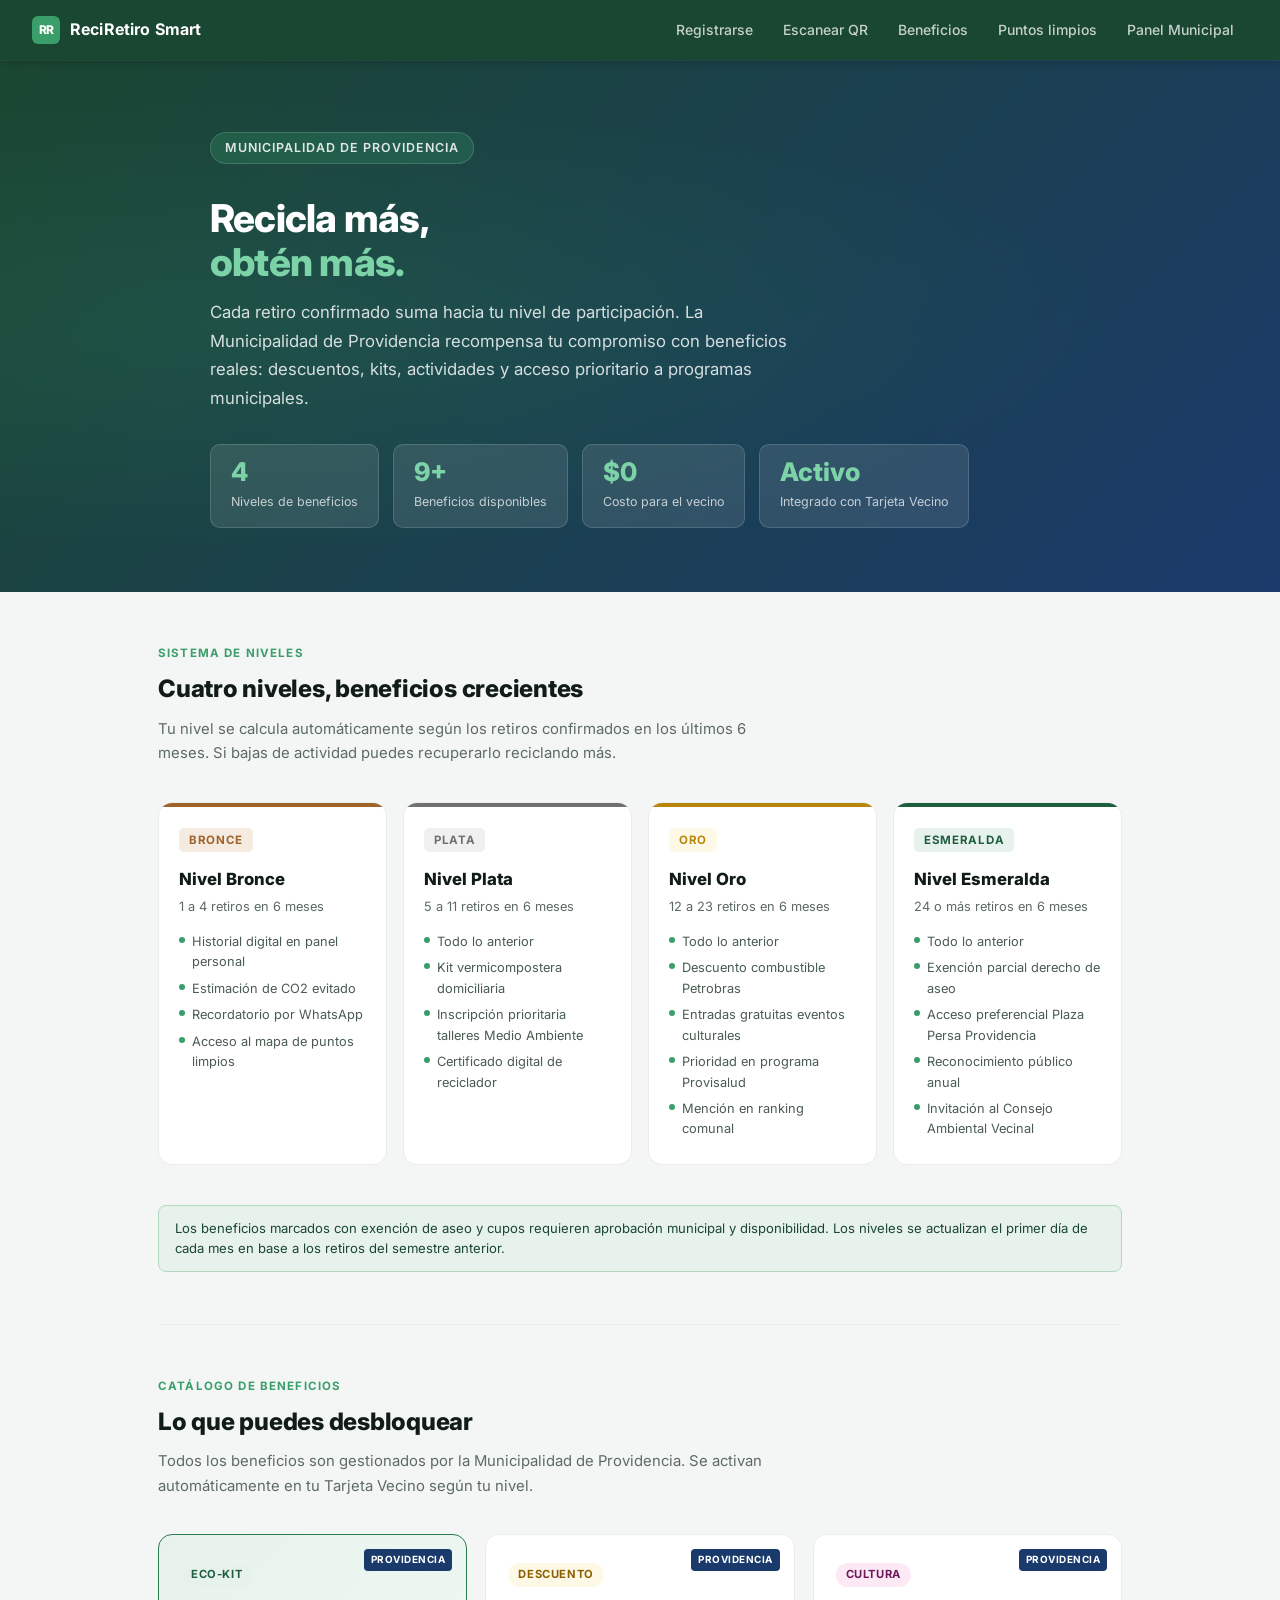
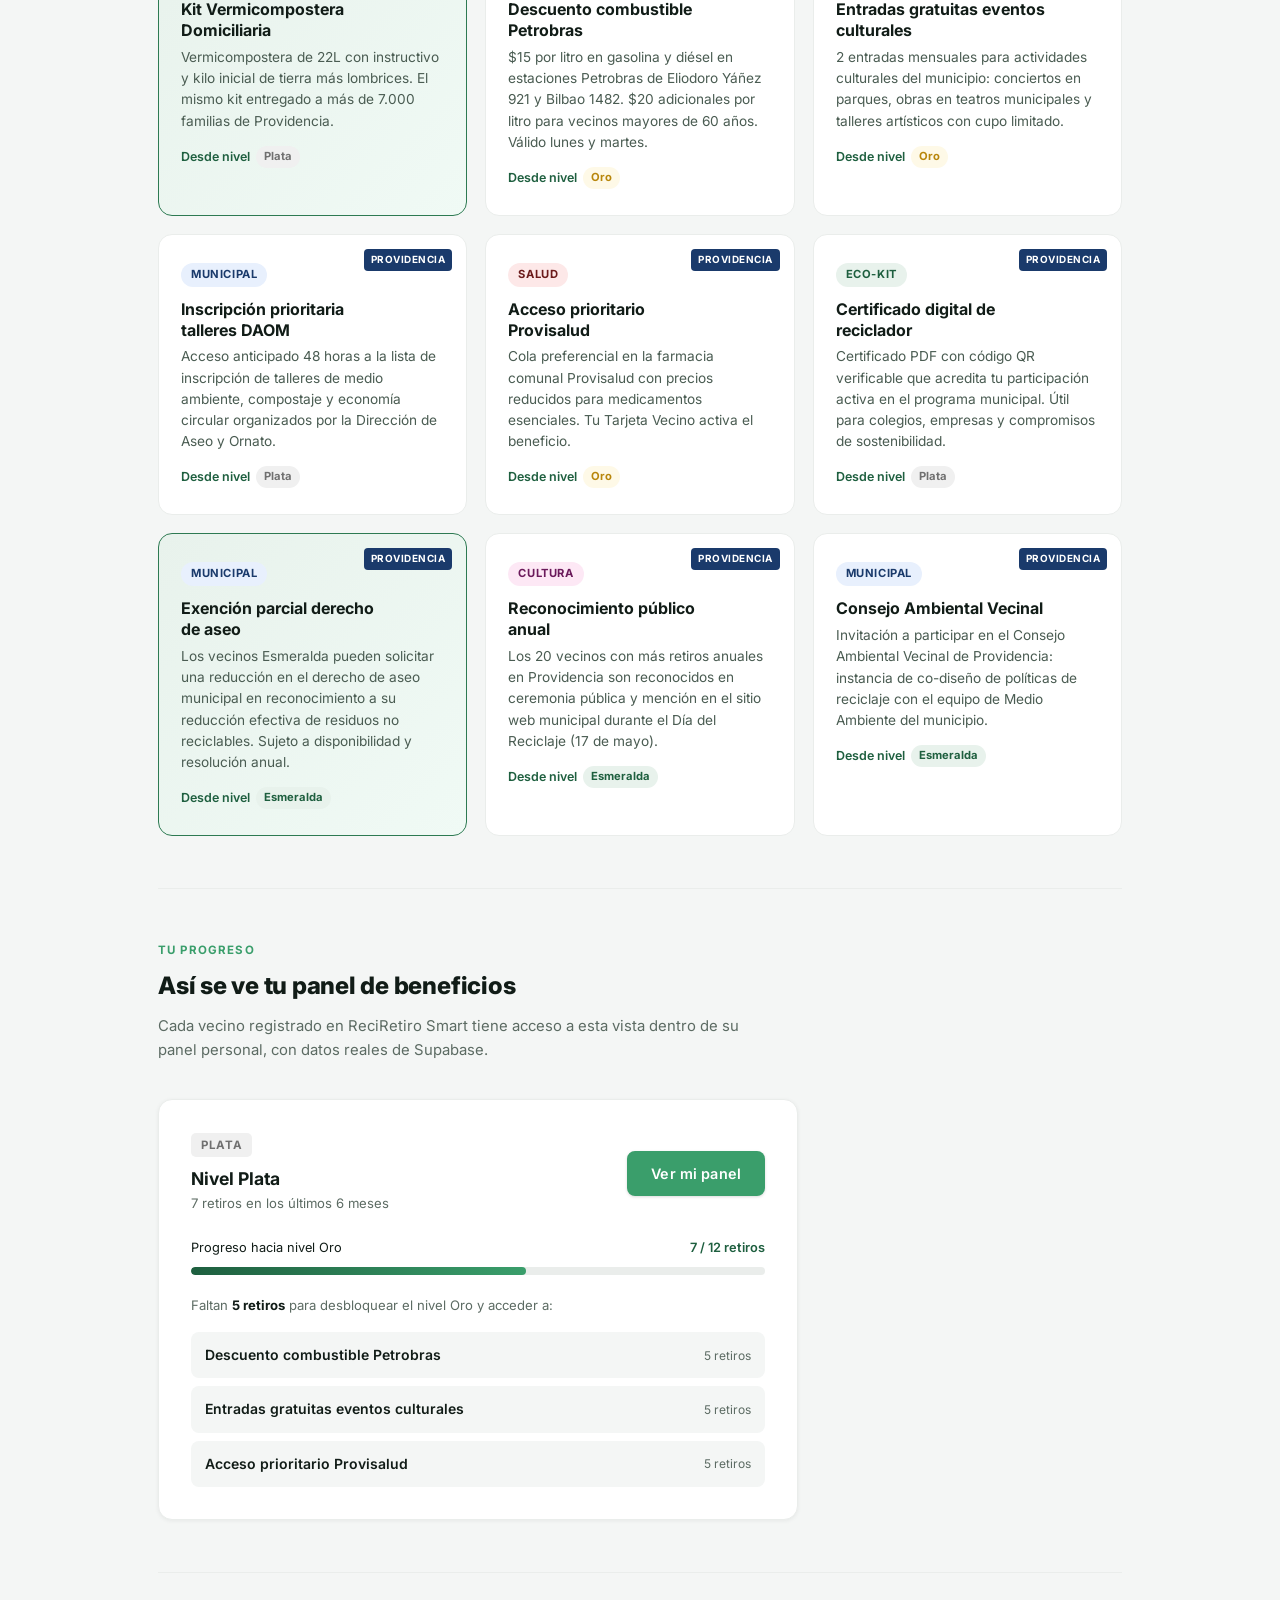
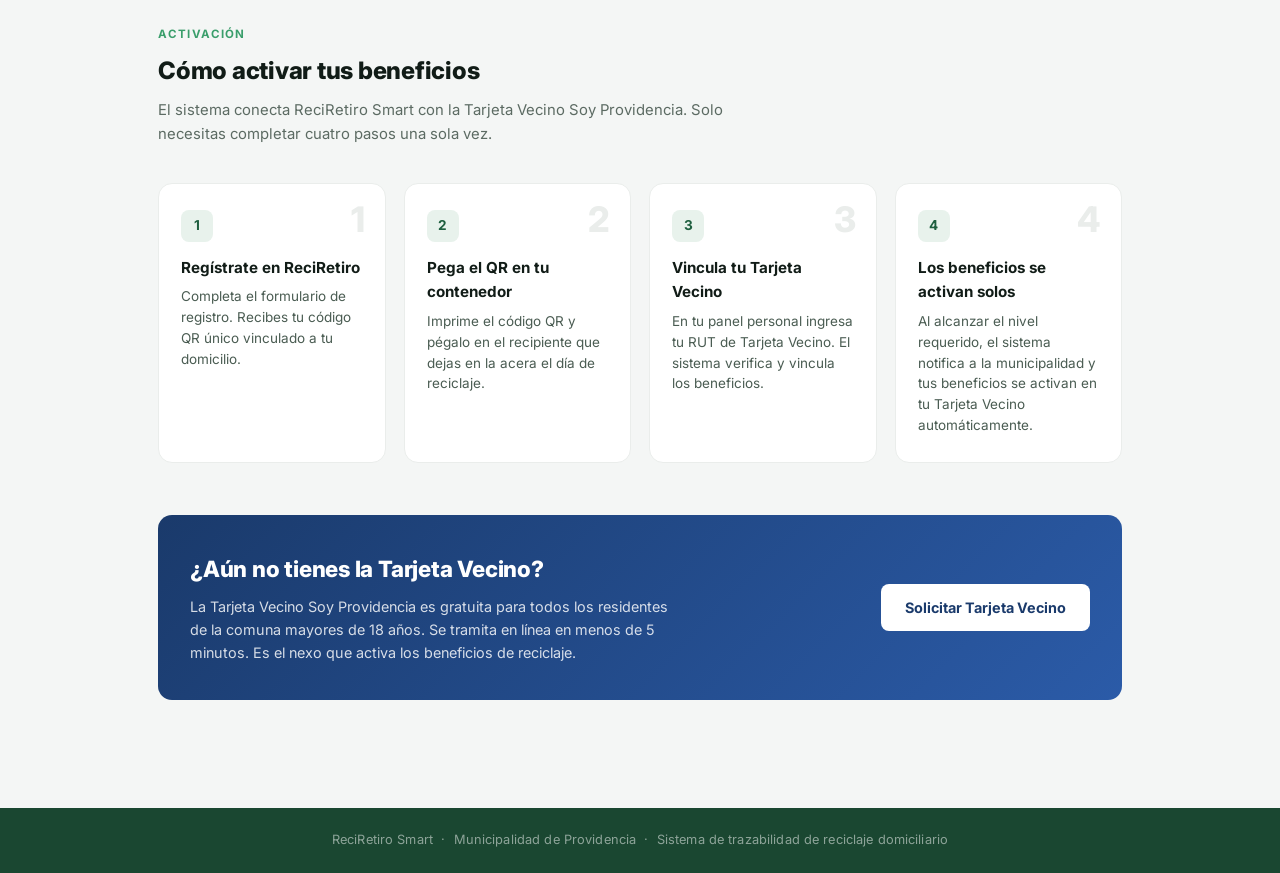
==== beneficios.html @ 8e268349 "Agrega modulo de beneficios: niveles, panel vecino, KPIs dashboard, Tarjeta Vecino, notificaciones W" ====
<!DOCTYPE html>
<html lang="es">
<head>
  <meta charset="UTF-8">
  <meta name="viewport" content="width=device-width, initial-scale=1.0">
  <title>Beneficios — ReciRetiro Smart</title>
  <link rel="stylesheet" href="styles.css">
  <link href="https://fonts.googleapis.com/css2?family=Inter:wght@400;500;600;700;800&display=swap" rel="stylesheet">
  <style>
    :root {
      --bronce: #a0632a;
      --plata:  #707070;
      --oro:    #b8860b;
      --esmeralda: var(--green);
    }

    .beneficios-hero {
      background: linear-gradient(135deg, var(--green-dark) 0%, #1a3a6b 100%);
      color: white;
      padding: 72px 28px 64px;
      position: relative;
      overflow: hidden;
    }

    .beneficios-hero::before {
      content: '';
      position: absolute;
      inset: 0;
      background: radial-gradient(ellipse at 20% 50%, rgba(58,158,107,0.15) 0%, transparent 60%);
      pointer-events: none;
    }

    .beneficios-hero-inner {
      max-width: 860px;
      margin: 0 auto;
      position: relative;
      z-index: 1;
    }

    .beneficios-hero h1 {
      font-size: 2.4rem;
      font-weight: 800;
      line-height: 1.15;
      letter-spacing: -0.02em;
      margin-bottom: 14px;
    }

    .beneficios-hero h1 span {
      color: #7dd3a8;
    }

    .beneficios-hero p {
      font-size: 1.05rem;
      opacity: 0.82;
      max-width: 580px;
      margin-bottom: 32px;
      line-height: 1.7;
    }

    .hero-stats-row {
      display: flex;
      flex-wrap: wrap;
      gap: 14px;
    }

    .hero-stat-pill {
      background: rgba(255,255,255,0.1);
      border: 1px solid rgba(255,255,255,0.15);
      border-radius: 10px;
      padding: 14px 20px;
      min-width: 130px;
    }

    .hero-stat-pill strong {
      display: block;
      font-size: 1.6rem;
      font-weight: 800;
      color: #7dd3a8;
      line-height: 1;
      margin-bottom: 4px;
    }

    .hero-stat-pill span {
      font-size: 0.78rem;
      opacity: 0.72;
    }

    /* NIVELES */
    .niveles-grid {
      display: grid;
      grid-template-columns: repeat(auto-fit, minmax(210px, 1fr));
      gap: 16px;
      margin-bottom: 40px;
    }

    .nivel-card {
      background: white;
      border: 1.5px solid var(--gray-light);
      border-radius: var(--radius-lg);
      padding: 24px 20px;
      position: relative;
      overflow: hidden;
      transition: transform 0.2s, box-shadow 0.2s;
    }

    .nivel-card:hover {
      transform: translateY(-3px);
      box-shadow: var(--shadow-md);
    }

    .nivel-card::before {
      content: '';
      position: absolute;
      top: 0; left: 0; right: 0;
      height: 4px;
      border-radius: var(--radius-lg) var(--radius-lg) 0 0;
    }

    .nivel-card.bronce::before { background: var(--bronce); }
    .nivel-card.plata::before  { background: var(--plata); }
    .nivel-card.oro::before    { background: var(--oro); }
    .nivel-card.esmeralda::before { background: var(--green); }

    .nivel-tag {
      display: inline-block;
      padding: 3px 10px;
      border-radius: 5px;
      font-size: 0.72rem;
      font-weight: 700;
      letter-spacing: 0.06em;
      text-transform: uppercase;
      margin-bottom: 14px;
    }

    .nivel-tag.bronce   { background: #f5ebe0; color: var(--bronce); }
    .nivel-tag.plata    { background: #f0f0f0; color: var(--plata); }
    .nivel-tag.oro      { background: #fef9e7; color: var(--oro); }
    .nivel-tag.esmeralda { background: var(--green-light); color: var(--green); }

    .nivel-nombre {
      font-weight: 800;
      font-size: 1.05rem;
      margin-bottom: 4px;
    }

    .nivel-retiros {
      font-size: 0.8rem;
      color: var(--gray-dark);
      margin-bottom: 14px;
    }

    .nivel-lista {
      list-style: none;
      display: flex;
      flex-direction: column;
      gap: 6px;
    }

    .nivel-lista li {
      font-size: 0.8rem;
      color: var(--text-soft);
      display: flex;
      align-items: flex-start;
      gap: 7px;
    }

    .nivel-lista li::before {
      content: '';
      width: 6px;
      height: 6px;
      background: var(--accent);
      border-radius: 50%;
      flex-shrink: 0;
      margin-top: 5px;
    }

    /* BENEFICIOS GRID */
    .beneficios-grid {
      display: grid;
      grid-template-columns: repeat(auto-fill, minmax(280px, 1fr));
      gap: 18px;
    }

    .beneficio-card {
      background: white;
      border: 1.5px solid var(--gray-light);
      border-radius: var(--radius-lg);
      padding: 26px 22px;
      position: relative;
      transition: transform 0.2s, box-shadow 0.2s, border-color 0.2s;
    }

    .beneficio-card:hover {
      transform: translateY(-4px);
      box-shadow: var(--shadow-md);
      border-color: var(--accent);
    }

    .beneficio-card.destacado {
      background: linear-gradient(135deg, var(--green-light) 0%, #f0faf5 100%);
      border-color: var(--green-mid);
    }

    .beneficio-tag-provi {
      position: absolute;
      top: 14px;
      right: 14px;
      font-size: 0.62rem;
      font-weight: 700;
      text-transform: uppercase;
      letter-spacing: 0.5px;
      background: #1a3a6b;
      color: white;
      border-radius: 4px;
      padding: 3px 7px;
    }

    .beneficio-cat {
      display: inline-flex;
      align-items: center;
      font-size: 0.7rem;
      font-weight: 700;
      letter-spacing: 0.6px;
      text-transform: uppercase;
      padding: 3px 10px;
      border-radius: 20px;
      margin-bottom: 12px;
    }

    .cat-municipal  { background: #e8f0fd; color: #1a3a6b; }
    .cat-descuento  { background: #fef9e7; color: #8a6000; }
    .cat-ecokit     { background: var(--green-light); color: var(--green); }
    .cat-cultura    { background: #fde8f5; color: #6b1a5b; }
    .cat-salud      { background: #fde8e8; color: #6b1a1a; }

    .beneficio-nombre {
      font-weight: 700;
      font-size: 1rem;
      margin-bottom: 6px;
      line-height: 1.3;
      padding-right: 50px;
    }

    .beneficio-desc {
      font-size: 0.855rem;
      color: var(--text-soft);
      margin-bottom: 14px;
      line-height: 1.55;
    }

    .beneficio-desde {
      font-size: 0.78rem;
      color: var(--green);
      font-weight: 600;
      display: flex;
      align-items: center;
      gap: 6px;
    }

    .nivel-pill {
      background: var(--green-light);
      border-radius: 20px;
      padding: 2px 8px;
      font-size: 0.7rem;
      font-weight: 700;
    }

    .nivel-pill.bronce  { background: #f5ebe0; color: var(--bronce); }
    .nivel-pill.plata   { background: #f0f0f0; color: var(--plata); }
    .nivel-pill.oro     { background: #fef9e7; color: var(--oro); }
    .nivel-pill.esmeralda { background: var(--green-light); color: var(--green); }

    /* PROGRESO */
    .progreso-panel {
      background: white;
      border: 1.5px solid var(--gray-light);
      border-radius: var(--radius-lg);
      padding: 32px;
      max-width: 640px;
      box-shadow: var(--shadow-sm);
    }

    .progreso-header {
      display: flex;
      align-items: center;
      justify-content: space-between;
      margin-bottom: 24px;
      flex-wrap: wrap;
      gap: 12px;
    }

    .progreso-nivel-info h3 {
      font-weight: 700;
      font-size: 1.1rem;
    }

    .progreso-nivel-info p {
      font-size: 0.82rem;
      color: var(--gray-dark);
    }

    .barra-progreso-label {
      display: flex;
      justify-content: space-between;
      font-size: 0.8rem;
      margin-bottom: 8px;
    }

    .barra-progreso-label span:last-child {
      font-weight: 600;
      color: var(--green);
    }

    .barra-track {
      background: var(--gray-light);
      border-radius: 100px;
      height: 8px;
      overflow: hidden;
      margin-bottom: 20px;
    }

    .barra-fill {
      height: 100%;
      border-radius: 100px;
      background: linear-gradient(90deg, var(--green), var(--accent));
    }

    .proximos-lista {
      display: flex;
      flex-direction: column;
      gap: 8px;
    }

    .proximo-item {
      display: flex;
      align-items: center;
      gap: 12px;
      padding: 12px 14px;
      background: var(--gray-bg);
      border-radius: 8px;
      font-size: 0.875rem;
    }

    .proximo-nombre { font-weight: 600; }
    .proximo-faltan { margin-left: auto; font-size: 0.75rem; color: var(--gray-dark); }

    /* PASOS */
    .pasos-grid {
      display: grid;
      grid-template-columns: repeat(auto-fill, minmax(220px, 1fr));
      gap: 18px;
      counter-reset: paso;
    }

    .paso-card {
      background: white;
      border: 1.5px solid var(--gray-light);
      border-radius: var(--radius-lg);
      padding: 26px 22px;
      position: relative;
      counter-increment: paso;
    }

    .paso-card::after {
      content: counter(paso);
      position: absolute;
      top: 18px;
      right: 20px;
      font-size: 2.2rem;
      font-weight: 800;
      color: var(--gray-light);
      line-height: 1;
    }

    .paso-numero {
      display: inline-flex;
      align-items: center;
      justify-content: center;
      width: 32px;
      height: 32px;
      background: var(--green-light);
      color: var(--green);
      border-radius: 8px;
      font-size: 0.85rem;
      font-weight: 700;
      margin-bottom: 14px;
    }

    .paso-titulo {
      font-weight: 700;
      font-size: 0.95rem;
      margin-bottom: 6px;
    }

    .paso-texto {
      font-size: 0.845rem;
      color: var(--text-soft);
      line-height: 1.55;
    }

    /* BANNER */
    .banner-tarjeta {
      background: linear-gradient(135deg, #1a3a6b 0%, #2b5ba8 100%);
      color: white;
      border-radius: var(--radius-lg);
      padding: 36px 32px;
      display: flex;
      align-items: center;
      justify-content: space-between;
      gap: 24px;
      flex-wrap: wrap;
    }

    .banner-tarjeta h2 {
      font-size: 1.4rem;
      font-weight: 800;
      margin-bottom: 8px;
      letter-spacing: -0.01em;
    }

    .banner-tarjeta p {
      opacity: 0.82;
      font-size: 0.9rem;
      max-width: 480px;
      line-height: 1.6;
    }

    .btn-tarjeta {
      background: white;
      color: #1a3a6b;
      border: none;
      border-radius: 8px;
      padding: 12px 24px;
      font-weight: 700;
      font-family: inherit;
      font-size: 0.9rem;
      cursor: pointer;
      white-space: nowrap;
      text-decoration: none;
      display: inline-block;
      transition: opacity 0.15s;
    }

    .btn-tarjeta:hover { opacity: 0.88; }

    .nota-legal {
      background: var(--green-light);
      border: 1px solid #b2d8bf;
      border-radius: 8px;
      padding: 12px 16px;
      font-size: 0.82rem;
      color: #1a4731;
      line-height: 1.55;
    }

    .section-bene {
      max-width: 1020px;
      margin: 0 auto;
      padding: 52px 28px;
    }

    .section-label {
      font-size: 0.72rem;
      font-weight: 700;
      letter-spacing: 0.1em;
      text-transform: uppercase;
      color: var(--accent);
      margin-bottom: 8px;
    }

    .section-title-bene {
      font-size: 1.5rem;
      font-weight: 800;
      letter-spacing: -0.01em;
      margin-bottom: 8px;
    }

    .section-desc {
      color: var(--gray-dark);
      max-width: 620px;
      margin-bottom: 36px;
      font-size: 0.93rem;
      line-height: 1.65;
    }

    @media (max-width: 640px) {
      .beneficios-hero h1 { font-size: 1.7rem; }
      .niveles-grid { grid-template-columns: 1fr 1fr; }
      .banner-tarjeta { flex-direction: column; }
    }
  </style>
</head>
<body>

<nav>
  <a href="index.html" class="nav-logo">
    <div class="nav-logo-mark">RR</div>
    ReciRetiro Smart
  </a>
  <div class="nav-links">
    <a href="register.html">Registrarse</a>
    <a href="scan.html">Escanear QR</a>
    <a href="beneficios.html">Beneficios</a>
    <a href="mapa.html">Puntos limpios</a>
    <a href="dashboard.html">Panel Municipal</a>
  </div>
</nav>

<!-- HERO -->
<div class="beneficios-hero">
  <div class="beneficios-hero-inner">
    <div class="hero-label">Municipalidad de Providencia</div>
    <h1 style="margin-top: 12px;">Recicla más,<br><span>obtén más.</span></h1>
    <p>Cada retiro confirmado suma hacia tu nivel de participación. La Municipalidad de Providencia recompensa tu compromiso con beneficios reales: descuentos, kits, actividades y acceso prioritario a programas municipales.</p>
    <div class="hero-stats-row">
      <div class="hero-stat-pill">
        <strong>4</strong>
        <span>Niveles de beneficios</span>
      </div>
      <div class="hero-stat-pill">
        <strong>9+</strong>
        <span>Beneficios disponibles</span>
      </div>
      <div class="hero-stat-pill">
        <strong>$0</strong>
        <span>Costo para el vecino</span>
      </div>
      <div class="hero-stat-pill">
        <strong>Activo</strong>
        <span>Integrado con Tarjeta Vecino</span>
      </div>
    </div>
  </div>
</div>

<!-- NIVELES -->
<div class="section-bene">
  <p class="section-label">Sistema de niveles</p>
  <h2 class="section-title-bene">Cuatro niveles, beneficios crecientes</h2>
  <p class="section-desc">Tu nivel se calcula automáticamente según los retiros confirmados en los últimos 6 meses. Si bajas de actividad puedes recuperarlo reciclando más.</p>

  <div class="niveles-grid">
    <div class="nivel-card bronce">
      <div class="nivel-tag bronce">Bronce</div>
      <div class="nivel-nombre">Nivel Bronce</div>
      <div class="nivel-retiros">1 a 4 retiros en 6 meses</div>
      <ul class="nivel-lista">
        <li>Historial digital en panel personal</li>
        <li>Estimación de CO2 evitado</li>
        <li>Recordatorio por WhatsApp</li>
        <li>Acceso al mapa de puntos limpios</li>
      </ul>
    </div>
    <div class="nivel-card plata">
      <div class="nivel-tag plata">Plata</div>
      <div class="nivel-nombre">Nivel Plata</div>
      <div class="nivel-retiros">5 a 11 retiros en 6 meses</div>
      <ul class="nivel-lista">
        <li>Todo lo anterior</li>
        <li>Kit vermicompostera domiciliaria</li>
        <li>Inscripción prioritaria talleres Medio Ambiente</li>
        <li>Certificado digital de reciclador</li>
      </ul>
    </div>
    <div class="nivel-card oro">
      <div class="nivel-tag oro">Oro</div>
      <div class="nivel-nombre">Nivel Oro</div>
      <div class="nivel-retiros">12 a 23 retiros en 6 meses</div>
      <ul class="nivel-lista">
        <li>Todo lo anterior</li>
        <li>Descuento combustible Petrobras</li>
        <li>Entradas gratuitas eventos culturales</li>
        <li>Prioridad en programa Provisalud</li>
        <li>Mención en ranking comunal</li>
      </ul>
    </div>
    <div class="nivel-card esmeralda">
      <div class="nivel-tag esmeralda">Esmeralda</div>
      <div class="nivel-nombre">Nivel Esmeralda</div>
      <div class="nivel-retiros">24 o más retiros en 6 meses</div>
      <ul class="nivel-lista">
        <li>Todo lo anterior</li>
        <li>Exención parcial derecho de aseo</li>
        <li>Acceso preferencial Plaza Persa Providencia</li>
        <li>Reconocimiento público anual</li>
        <li>Invitación al Consejo Ambiental Vecinal</li>
      </ul>
    </div>
  </div>

  <div class="nota-legal">
    Los beneficios marcados con exención de aseo y cupos requieren aprobación municipal y disponibilidad. Los niveles se actualizan el primer día de cada mes en base a los retiros del semestre anterior.
  </div>
</div>

<hr class="divider" style="max-width: 964px; margin: 0 auto;">

<!-- CATÁLOGO DE BENEFICIOS -->
<div class="section-bene">
  <p class="section-label">Catálogo de beneficios</p>
  <h2 class="section-title-bene">Lo que puedes desbloquear</h2>
  <p class="section-desc">Todos los beneficios son gestionados por la Municipalidad de Providencia. Se activan automáticamente en tu Tarjeta Vecino según tu nivel.</p>

  <div class="beneficios-grid">
    <div class="beneficio-card destacado">
      <span class="beneficio-tag-provi">Providencia</span>
      <span class="beneficio-cat cat-ecokit">Eco-kit</span>
      <div class="beneficio-nombre">Kit Vermicompostera Domiciliaria</div>
      <div class="beneficio-desc">Vermicompostera de 22L con instructivo y kilo inicial de tierra más lombrices. El mismo kit entregado a más de 7.000 familias de Providencia.</div>
      <div class="beneficio-desde">Desde nivel <span class="nivel-pill plata">Plata</span></div>
    </div>

    <div class="beneficio-card">
      <span class="beneficio-tag-provi">Providencia</span>
      <span class="beneficio-cat cat-descuento">Descuento</span>
      <div class="beneficio-nombre">Descuento combustible Petrobras</div>
      <div class="beneficio-desc">$15 por litro en gasolina y diésel en estaciones Petrobras de Eliodoro Yáñez 921 y Bilbao 1482. $20 adicionales por litro para vecinos mayores de 60 años. Válido lunes y martes.</div>
      <div class="beneficio-desde">Desde nivel <span class="nivel-pill oro">Oro</span></div>
    </div>

    <div class="beneficio-card">
      <span class="beneficio-tag-provi">Providencia</span>
      <span class="beneficio-cat cat-cultura">Cultura</span>
      <div class="beneficio-nombre">Entradas gratuitas eventos culturales</div>
      <div class="beneficio-desc">2 entradas mensuales para actividades culturales del municipio: conciertos en parques, obras en teatros municipales y talleres artísticos con cupo limitado.</div>
      <div class="beneficio-desde">Desde nivel <span class="nivel-pill oro">Oro</span></div>
    </div>

    <div class="beneficio-card">
      <span class="beneficio-tag-provi">Providencia</span>
      <span class="beneficio-cat cat-municipal">Municipal</span>
      <div class="beneficio-nombre">Inscripción prioritaria talleres DAOM</div>
      <div class="beneficio-desc">Acceso anticipado 48 horas a la lista de inscripción de talleres de medio ambiente, compostaje y economía circular organizados por la Dirección de Aseo y Ornato.</div>
      <div class="beneficio-desde">Desde nivel <span class="nivel-pill plata">Plata</span></div>
    </div>

    <div class="beneficio-card">
      <span class="beneficio-tag-provi">Providencia</span>
      <span class="beneficio-cat cat-salud">Salud</span>
      <div class="beneficio-nombre">Acceso prioritario Provisalud</div>
      <div class="beneficio-desc">Cola preferencial en la farmacia comunal Provisalud con precios reducidos para medicamentos esenciales. Tu Tarjeta Vecino activa el beneficio.</div>
      <div class="beneficio-desde">Desde nivel <span class="nivel-pill oro">Oro</span></div>
    </div>

    <div class="beneficio-card">
      <span class="beneficio-tag-provi">Providencia</span>
      <span class="beneficio-cat cat-ecokit">Eco-kit</span>
      <div class="beneficio-nombre">Certificado digital de reciclador</div>
      <div class="beneficio-desc">Certificado PDF con código QR verificable que acredita tu participación activa en el programa municipal. Útil para colegios, empresas y compromisos de sostenibilidad.</div>
      <div class="beneficio-desde">Desde nivel <span class="nivel-pill plata">Plata</span></div>
    </div>

    <div class="beneficio-card destacado">
      <span class="beneficio-tag-provi">Providencia</span>
      <span class="beneficio-cat cat-municipal">Municipal</span>
      <div class="beneficio-nombre">Exención parcial derecho de aseo</div>
      <div class="beneficio-desc">Los vecinos Esmeralda pueden solicitar una reducción en el derecho de aseo municipal en reconocimiento a su reducción efectiva de residuos no reciclables. Sujeto a disponibilidad y resolución anual.</div>
      <div class="beneficio-desde">Desde nivel <span class="nivel-pill esmeralda">Esmeralda</span></div>
    </div>

    <div class="beneficio-card">
      <span class="beneficio-tag-provi">Providencia</span>
      <span class="beneficio-cat cat-cultura">Cultura</span>
      <div class="beneficio-nombre">Reconocimiento público anual</div>
      <div class="beneficio-desc">Los 20 vecinos con más retiros anuales en Providencia son reconocidos en ceremonia pública y mención en el sitio web municipal durante el Día del Reciclaje (17 de mayo).</div>
      <div class="beneficio-desde">Desde nivel <span class="nivel-pill esmeralda">Esmeralda</span></div>
    </div>

    <div class="beneficio-card">
      <span class="beneficio-tag-provi">Providencia</span>
      <span class="beneficio-cat cat-municipal">Municipal</span>
      <div class="beneficio-nombre">Consejo Ambiental Vecinal</div>
      <div class="beneficio-desc">Invitación a participar en el Consejo Ambiental Vecinal de Providencia: instancia de co-diseño de políticas de reciclaje con el equipo de Medio Ambiente del municipio.</div>
      <div class="beneficio-desde">Desde nivel <span class="nivel-pill esmeralda">Esmeralda</span></div>
    </div>
  </div>
</div>

<hr class="divider" style="max-width: 964px; margin: 0 auto;">

<!-- PANEL DE PROGRESO (demo estático) -->
<div class="section-bene">
  <p class="section-label">Tu progreso</p>
  <h2 class="section-title-bene">Así se ve tu panel de beneficios</h2>
  <p class="section-desc">Cada vecino registrado en ReciRetiro Smart tiene acceso a esta vista dentro de su panel personal, con datos reales de Supabase.</p>

  <div class="progreso-panel">
    <div class="progreso-header">
      <div class="progreso-nivel-info">
        <div class="nivel-tag plata" style="margin-bottom:8px;">Plata</div>
        <h3>Nivel Plata</h3>
        <p>7 retiros en los últimos 6 meses</p>
      </div>
      <a href="panel.html" class="btn btn-primary">Ver mi panel</a>
    </div>

    <div class="barra-progreso-label">
      <span>Progreso hacia nivel Oro</span>
      <span>7 / 12 retiros</span>
    </div>
    <div class="barra-track">
      <div class="barra-fill" style="width: 58.3%"></div>
    </div>

    <p style="font-size:0.82rem; color:var(--gray-dark); margin-bottom:16px;">
      Faltan <strong style="color:var(--text);">5 retiros</strong> para desbloquear el nivel Oro y acceder a:
    </p>

    <div class="proximos-lista">
      <div class="proximo-item">
        <span class="proximo-nombre">Descuento combustible Petrobras</span>
        <span class="proximo-faltan">5 retiros</span>
      </div>
      <div class="proximo-item">
        <span class="proximo-nombre">Entradas gratuitas eventos culturales</span>
        <span class="proximo-faltan">5 retiros</span>
      </div>
      <div class="proximo-item">
        <span class="proximo-nombre">Acceso prioritario Provisalud</span>
        <span class="proximo-faltan">5 retiros</span>
      </div>
    </div>
  </div>
</div>

<hr class="divider" style="max-width: 964px; margin: 0 auto;">

<!-- CÓMO ACTIVAR -->
<div class="section-bene">
  <p class="section-label">Activación</p>
  <h2 class="section-title-bene">Cómo activar tus beneficios</h2>
  <p class="section-desc">El sistema conecta ReciRetiro Smart con la Tarjeta Vecino Soy Providencia. Solo necesitas completar cuatro pasos una sola vez.</p>

  <div class="pasos-grid">
    <div class="paso-card">
      <div class="paso-numero">1</div>
      <div class="paso-titulo">Regístrate en ReciRetiro</div>
      <div class="paso-texto">Completa el formulario de registro. Recibes tu código QR único vinculado a tu domicilio.</div>
    </div>
    <div class="paso-card">
      <div class="paso-numero">2</div>
      <div class="paso-titulo">Pega el QR en tu contenedor</div>
      <div class="paso-texto">Imprime el código QR y pégalo en el recipiente que dejas en la acera el día de reciclaje.</div>
    </div>
    <div class="paso-card">
      <div class="paso-numero">3</div>
      <div class="paso-titulo">Vincula tu Tarjeta Vecino</div>
      <div class="paso-texto">En tu panel personal ingresa tu RUT de Tarjeta Vecino. El sistema verifica y vincula los beneficios.</div>
    </div>
    <div class="paso-card">
      <div class="paso-numero">4</div>
      <div class="paso-titulo">Los beneficios se activan solos</div>
      <div class="paso-texto">Al alcanzar el nivel requerido, el sistema notifica a la municipalidad y tus beneficios se activan en tu Tarjeta Vecino automáticamente.</div>
    </div>
  </div>
</div>

<!-- BANNER TARJETA VECINO -->
<div class="section-bene" style="padding-top: 0;">
  <div class="banner-tarjeta">
    <div>
      <h2>¿Aún no tienes la Tarjeta Vecino?</h2>
      <p>La Tarjeta Vecino Soy Providencia es gratuita para todos los residentes de la comuna mayores de 18 años. Se tramita en línea en menos de 5 minutos. Es el nexo que activa los beneficios de reciclaje.</p>
    </div>
    <a href="https://providencia.cl/provi/municipalidad/servicios/desarrollo-comunitario/tarjeta-vecino-providencia" target="_blank" rel="noopener" class="btn-tarjeta">
      Solicitar Tarjeta Vecino
    </a>
  </div>
</div>

<footer>
  ReciRetiro Smart &nbsp;&middot;&nbsp; Municipalidad de Providencia &nbsp;&middot;&nbsp; Sistema de trazabilidad de reciclaje domiciliario
</footer>

</body>
</html>
---- styles.css ----
@import url('https://fonts.googleapis.com/css2?family=Inter:wght@400;500;600;700;800&display=swap');

* {
  margin: 0;
  padding: 0;
  box-sizing: border-box;
}

:root {
  --green-dark:  #1a4731;
  --green:       #1e5f3f;
  --green-mid:   #2d7a52;
  --green-light: #e8f2ec;
  --accent:      #3a9e6b;
  --gray-bg:     #f4f6f5;
  --gray-light:  #eaedeb;
  --gray-mid:    #d1d9d4;
  --gray-dark:   #5c6b63;
  --text:        #111c17;
  --text-soft:   #4a5c52;
  --white:       #ffffff;
  --red:         #c0392b;
  --red-light:   #fdf0ef;
  --orange:      #c97a1a;
  --orange-light:#fdf5e8;
  --blue:        #1a4a7a;
  --blue-light:  #eaf1fa;
  --shadow-sm:   0 1px 4px rgba(0,0,0,0.06);
  --shadow:      0 2px 12px rgba(0,0,0,0.08);
  --shadow-md:   0 4px 20px rgba(0,0,0,0.10);
  --radius:      10px;
  --radius-lg:   14px;
}

body {
  font-family: 'Inter', system-ui, -apple-system, sans-serif;
  color: var(--text);
  background: var(--gray-bg);
  min-height: 100vh;
  font-size: 15px;
  line-height: 1.6;
  -webkit-font-smoothing: antialiased;
}

/* ── NAV ── */
nav {
  background: var(--green-dark);
  padding: 0 32px;
  display: flex;
  align-items: center;
  justify-content: space-between;
  height: 60px;
  position: sticky;
  top: 0;
  z-index: 100;
  box-shadow: 0 1px 0 rgba(255,255,255,0.06), 0 2px 8px rgba(0,0,0,0.2);
}

.nav-logo {
  color: white;
  font-size: 1rem;
  font-weight: 700;
  text-decoration: none;
  letter-spacing: 0.01em;
  display: flex;
  align-items: center;
  gap: 10px;
}

.nav-logo-mark {
  width: 28px;
  height: 28px;
  background: var(--accent);
  border-radius: 6px;
  display: flex;
  align-items: center;
  justify-content: center;
  font-size: 0.75rem;
  font-weight: 800;
  color: white;
  letter-spacing: -0.5px;
  flex-shrink: 0;
}

.nav-links {
  display: flex;
  align-items: center;
  gap: 2px;
}

.nav-links a,
.nav-links span {
  color: rgba(255,255,255,0.75);
  text-decoration: none;
  padding: 6px 14px;
  border-radius: 6px;
  font-size: 0.875rem;
  font-weight: 500;
  transition: background 0.15s, color 0.15s;
}

.nav-links a:hover {
  background: rgba(255,255,255,0.1);
  color: white;
}

/* ── CONTAINERS ── */
.container {
  max-width: 1020px;
  margin: 0 auto;
  padding: 36px 28px;
}

.container-sm {
  max-width: 560px;
  margin: 0 auto;
  padding: 36px 28px;
}

/* ── CARDS ── */
.card {
  background: var(--white);
  border-radius: var(--radius-lg);
  padding: 28px 32px;
  box-shadow: var(--shadow);
  margin-bottom: 20px;
  border: 1px solid var(--gray-light);
}

.card-sm {
  background: var(--white);
  border-radius: var(--radius);
  padding: 20px 24px;
  box-shadow: var(--shadow-sm);
  margin-bottom: 14px;
  border: 1px solid var(--gray-light);
}

/* ── HERO ── */
.hero {
  background: var(--green-dark);
  color: white;
  padding: 80px 28px 72px;
  text-align: center;
  position: relative;
  overflow: hidden;
}

.hero::before {
  content: '';
  position: absolute;
  inset: 0;
  background:
    radial-gradient(ellipse at 20% 50%, rgba(58,158,107,0.18) 0%, transparent 60%),
    radial-gradient(ellipse at 80% 20%, rgba(30,95,63,0.3) 0%, transparent 50%);
  pointer-events: none;
}

.hero-inner {
  position: relative;
  z-index: 1;
}

.hero-label {
  display: inline-block;
  background: rgba(58,158,107,0.25);
  color: rgba(255,255,255,0.85);
  border: 1px solid rgba(255,255,255,0.15);
  padding: 5px 14px;
  border-radius: 20px;
  font-size: 0.78rem;
  font-weight: 600;
  letter-spacing: 0.08em;
  text-transform: uppercase;
  margin-bottom: 20px;
}

.hero h1 {
  font-size: 2.6rem;
  font-weight: 800;
  margin-bottom: 16px;
  line-height: 1.15;
  letter-spacing: -0.02em;
}

.hero p {
  font-size: 1.1rem;
  opacity: 0.8;
  max-width: 520px;
  margin: 0 auto 36px;
  line-height: 1.7;
  font-weight: 400;
}

.hero-buttons {
  display: flex;
  gap: 12px;
  justify-content: center;
  flex-wrap: wrap;
}

/* ── BUTTONS ── */
.btn {
  display: inline-flex;
  align-items: center;
  justify-content: center;
  gap: 7px;
  padding: 11px 24px;
  border-radius: 8px;
  font-size: 0.9rem;
  font-weight: 600;
  cursor: pointer;
  border: none;
  text-decoration: none;
  transition: all 0.15s;
  letter-spacing: 0.01em;
  white-space: nowrap;
}

.btn-primary {
  background: var(--accent);
  color: white;
  box-shadow: 0 1px 3px rgba(0,0,0,0.15);
}

.btn-primary:hover {
  background: #2d8a5a;
  transform: translateY(-1px);
  box-shadow: 0 4px 12px rgba(58,158,107,0.3);
}

.btn-secondary {
  background: rgba(255,255,255,0.1);
  color: white;
  border: 1.5px solid rgba(255,255,255,0.3);
}

.btn-secondary:hover {
  background: rgba(255,255,255,0.18);
}

.btn-outline {
  background: transparent;
  color: var(--green);
  border: 1.5px solid var(--green-mid);
}

.btn-outline:hover {
  background: var(--green-light);
}

.btn-danger {
  background: var(--red);
  color: white;
}

.btn-danger:hover {
  background: #a93226;
  transform: translateY(-1px);
}

.btn-full {
  width: 100%;
}

.btn:disabled {
  opacity: 0.5;
  cursor: not-allowed;
  transform: none !important;
}

.btn-lg {
  padding: 14px 32px;
  font-size: 0.95rem;
}

/* ── STEPS ── */
.steps {
  display: grid;
  grid-template-columns: repeat(auto-fit, minmax(210px, 1fr));
  gap: 20px;
  padding: 48px 28px;
  max-width: 1020px;
  margin: 0 auto;
}

.step {
  background: white;
  border-radius: var(--radius-lg);
  padding: 28px 24px;
  box-shadow: var(--shadow-sm);
  border: 1px solid var(--gray-light);
  position: relative;
}

.step-number {
  display: inline-flex;
  align-items: center;
  justify-content: center;
  width: 32px;
  height: 32px;
  background: var(--green-light);
  color: var(--green);
  border-radius: 8px;
  font-size: 0.85rem;
  font-weight: 700;
  margin-bottom: 16px;
}

.step h3 {
  font-size: 0.95rem;
  font-weight: 700;
  margin-bottom: 8px;
  color: var(--text);
}

.step p {
  font-size: 0.85rem;
  color: var(--gray-dark);
  line-height: 1.6;
}

/* ── FORMS ── */
.form-group {
  margin-bottom: 18px;
}

.form-group label {
  display: block;
  font-size: 0.83rem;
  font-weight: 600;
  margin-bottom: 6px;
  color: var(--text-soft);
  letter-spacing: 0.01em;
}

.form-group input,
.form-group select {
  width: 100%;
  padding: 10px 14px;
  border: 1.5px solid var(--gray-mid);
  border-radius: 8px;
  font-size: 0.93rem;
  color: var(--text);
  background: white;
  transition: border 0.15s, box-shadow 0.15s;
  appearance: none;
  font-family: inherit;
}

.form-group input:focus,
.form-group select:focus {
  outline: none;
  border-color: var(--accent);
  box-shadow: 0 0 0 3px rgba(58,158,107,0.12);
}

.form-group input::placeholder {
  color: #a0b0a8;
}

.form-row {
  display: grid;
  grid-template-columns: 1fr 1fr;
  gap: 16px;
}

/* ── BADGES ── */
.badge {
  display: inline-flex;
  align-items: center;
  padding: 3px 10px;
  border-radius: 5px;
  font-size: 0.75rem;
  font-weight: 600;
  letter-spacing: 0.02em;
}

.badge-green {
  background: var(--green-light);
  color: var(--green);
}

.badge-orange {
  background: var(--orange-light);
  color: var(--orange);
}

.badge-red {
  background: var(--red-light);
  color: var(--red);
}

.badge-gray {
  background: var(--gray-light);
  color: var(--gray-dark);
}

/* ── KPI GRID ── */
.kpi-grid {
  display: grid;
  grid-template-columns: repeat(auto-fit, minmax(160px, 1fr));
  gap: 14px;
  margin-bottom: 20px;
}

.kpi-card {
  background: white;
  border-radius: var(--radius-lg);
  padding: 22px 20px;
  box-shadow: var(--shadow-sm);
  border: 1px solid var(--gray-light);
  border-top: 3px solid var(--green-mid);
}

.kpi-card.orange { border-top-color: var(--orange); }
.kpi-card.red    { border-top-color: var(--red); }
.kpi-card.blue   { border-top-color: var(--blue); }

.kpi-number {
  font-size: 2rem;
  font-weight: 800;
  color: var(--green);
  line-height: 1;
  margin-bottom: 5px;
  letter-spacing: -0.02em;
}

.kpi-card.orange .kpi-number { color: var(--orange); }
.kpi-card.red    .kpi-number { color: var(--red); }
.kpi-card.blue   .kpi-number { color: var(--blue); }

.kpi-label {
  font-size: 0.8rem;
  color: var(--gray-dark);
  line-height: 1.35;
  font-weight: 500;
}

/* ── TABLE ── */
.table-wrapper {
  overflow-x: auto;
  border-radius: var(--radius);
  border: 1px solid var(--gray-light);
}

table {
  width: 100%;
  border-collapse: collapse;
  background: white;
  font-size: 0.875rem;
}

thead {
  background: var(--green-dark);
  color: white;
}

th {
  padding: 11px 16px;
  text-align: left;
  font-size: 0.78rem;
  font-weight: 600;
  letter-spacing: 0.04em;
  text-transform: uppercase;
  white-space: nowrap;
}

td {
  padding: 12px 16px;
  border-bottom: 1px solid var(--gray-light);
  color: var(--text-soft);
  vertical-align: middle;
}

td strong {
  color: var(--text);
}

tr:last-child td {
  border-bottom: none;
}

tr:hover td {
  background: #f9fbfa;
}

/* ── QR ── */
.qr-box {
  text-align: center;
  padding: 20px;
}

.qr-box canvas,
.qr-box img {
  border: 2px solid var(--gray-light);
  border-radius: 8px;
  padding: 8px;
  background: white;
}

/* ── ALERTS ── */
.alert {
  padding: 13px 16px;
  border-radius: 8px;
  font-size: 0.88rem;
  margin-bottom: 16px;
  display: flex;
  align-items: flex-start;
  gap: 10px;
  line-height: 1.5;
}

.alert-icon {
  width: 16px;
  height: 16px;
  flex-shrink: 0;
  margin-top: 1px;
}

.alert-success {
  background: var(--green-light);
  color: #1a4731;
  border: 1px solid #b2d8bf;
}

.alert-error {
  background: var(--red-light);
  color: #7b1f1a;
  border: 1px solid #f0b8b4;
}

.alert-info {
  background: var(--blue-light);
  color: #1a3a5c;
  border: 1px solid #b8cfe8;
}

.alert-warning {
  background: var(--orange-light);
  color: #7a4a10;
  border: 1px solid #e8c98a;
}

/* ── SECTOR CARDS ── */
.sector-grid {
  display: grid;
  grid-template-columns: repeat(auto-fit, minmax(210px, 1fr));
  gap: 14px;
}

.sector-card {
  background: white;
  border-radius: var(--radius);
  padding: 20px;
  box-shadow: var(--shadow-sm);
  border: 1px solid var(--gray-light);
}

.sector-card h4 {
  font-size: 0.82rem;
  font-weight: 600;
  color: var(--gray-dark);
  margin-bottom: 8px;
  text-transform: uppercase;
  letter-spacing: 0.04em;
}

.sector-pct {
  font-size: 2rem;
  font-weight: 800;
  color: var(--green);
  margin-bottom: 10px;
  letter-spacing: -0.02em;
}

.progress-bar {
  height: 6px;
  background: var(--gray-light);
  border-radius: 3px;
  overflow: hidden;
}

.progress-fill {
  height: 100%;
  background: var(--accent);
  border-radius: 3px;
  transition: width 0.7s ease;
}

/* ── PAGE TITLE ── */
.page-title {
  margin-bottom: 24px;
  padding-bottom: 20px;
  border-bottom: 1px solid var(--gray-light);
}

.page-title h1 {
  font-size: 1.5rem;
  font-weight: 800;
  color: var(--text);
  letter-spacing: -0.01em;
}

.page-title p {
  color: var(--gray-dark);
  margin-top: 4px;
  font-size: 0.9rem;
}

/* ── DIVIDER ── */
.divider {
  border: none;
  border-top: 1px solid var(--gray-light);
  margin: 20px 0;
}

/* ── INFO ROW ── */
.info-row {
  display: flex;
  justify-content: space-between;
  align-items: flex-start;
  padding: 10px 0;
  border-bottom: 1px solid var(--gray-light);
  font-size: 0.9rem;
  gap: 16px;
}

.info-row:last-child {
  border-bottom: none;
}

.info-label {
  color: var(--gray-dark);
  font-weight: 500;
  flex-shrink: 0;
}

.info-value {
  font-weight: 600;
  text-align: right;
  color: var(--text);
}

/* ── LOADING ── */
.loading {
  text-align: center;
  padding: 56px 24px;
  color: var(--gray-dark);
}

.spinner {
  width: 36px;
  height: 36px;
  border: 3px solid var(--gray-light);
  border-top-color: var(--accent);
  border-radius: 50%;
  animation: spin 0.75s linear infinite;
  margin: 0 auto 16px;
}

@keyframes spin {
  to { transform: rotate(360deg); }
}

/* ── FOOTER ── */
footer {
  background: var(--green-dark);
  color: rgba(255,255,255,0.5);
  text-align: center;
  padding: 22px;
  font-size: 0.8rem;
  margin-top: 56px;
  letter-spacing: 0.01em;
}

/* ── SCANNER ── */
#qr-reader {
  width: 100%;
  border-radius: 8px;
  overflow: hidden;
  border: 1px solid var(--gray-light);
}

/* ── SECTION HEADER ── */
.section-header {
  display: flex;
  justify-content: space-between;
  align-items: center;
  margin-bottom: 16px;
}

.section-header h2 {
  font-size: 1.05rem;
  font-weight: 700;
  color: var(--text);
}

/* ── EMPTY STATE ── */
.empty-state {
  text-align: center;
  padding: 48px 24px;
  color: var(--gray-dark);
}

.empty-state p {
  font-size: 0.9rem;
  line-height: 1.6;
}

/* ── REMINDER BOX ── */
.reminder-box {
  background: var(--blue-light);
  border: 1px solid #b8cfe8;
  border-radius: 8px;
  padding: 14px 18px;
  display: flex;
  gap: 12px;
  align-items: flex-start;
}

.reminder-box p {
  font-size: 0.88rem;
  color: #1a3a5c;
  line-height: 1.55;
}

/* ── IMPACT GRID ── */
.impact-grid {
  display: grid;
  grid-template-columns: repeat(2, 1fr);
  gap: 12px;
}

.impact-item {
  background: var(--green-light);
  border-radius: 8px;
  padding: 16px;
  text-align: center;
}

.impact-number {
  font-size: 1.6rem;
  font-weight: 800;
  color: var(--green);
  letter-spacing: -0.02em;
}

.impact-label {
  font-size: 0.78rem;
  color: var(--gray-dark);
  margin-top: 3px;
  font-weight: 500;
}

/* ── STAT BAR (hero) ── */
.stat-bar {
  display: flex;
  justify-content: center;
  gap: 48px;
  margin-top: 48px;
  flex-wrap: wrap;
}

.stat-item {
  text-align: center;
}

.stat-number {
  font-size: 2rem;
  font-weight: 800;
  color: white;
  letter-spacing: -0.02em;
}

.stat-label {
  font-size: 0.78rem;
  color: rgba(255,255,255,0.55);
  text-transform: uppercase;
  letter-spacing: 0.06em;
  font-weight: 500;
  margin-top: 2px;
}

/* ── SECTION BAND ── */
.section-band {
  background: white;
  padding: 56px 28px;
  border-top: 1px solid var(--gray-light);
  border-bottom: 1px solid var(--gray-light);
}

.section-band-inner {
  max-width: 760px;
  margin: 0 auto;
  text-align: center;
}

.section-band h2 {
  font-size: 1.35rem;
  font-weight: 800;
  color: var(--text);
  margin-bottom: 12px;
  letter-spacing: -0.01em;
}

.section-band p {
  color: var(--gray-dark);
  line-height: 1.75;
  font-size: 0.95rem;
}

/* ── LOGIN CARD ── */
.login-card {
  max-width: 420px;
  margin: 56px auto 0;
}

.login-header {
  text-align: center;
  margin-bottom: 28px;
}

.login-header h2 {
  font-size: 1.3rem;
  font-weight: 800;
  margin-bottom: 4px;
}

.login-header p {
  color: var(--gray-dark);
  font-size: 0.88rem;
}

.login-logo {
  width: 48px;
  height: 48px;
  background: var(--green-light);
  border-radius: 12px;
  display: flex;
  align-items: center;
  justify-content: center;
  margin: 0 auto 16px;
}

.login-logo span {
  font-size: 1.3rem;
  font-weight: 800;
  color: var(--green);
}

/* ── RESPONSIVE ── */
@media (max-width: 640px) {
  .hero h1  { font-size: 1.8rem; }
  .form-row { grid-template-columns: 1fr; }
  .nav-links { display: none; }
  .container, .container-sm { padding: 20px 16px; }
  .card { padding: 20px; }
  th, td { padding: 10px 12px; }
  .stat-bar { gap: 28px; }
  .kpi-grid { grid-template-columns: repeat(2, 1fr); }
}
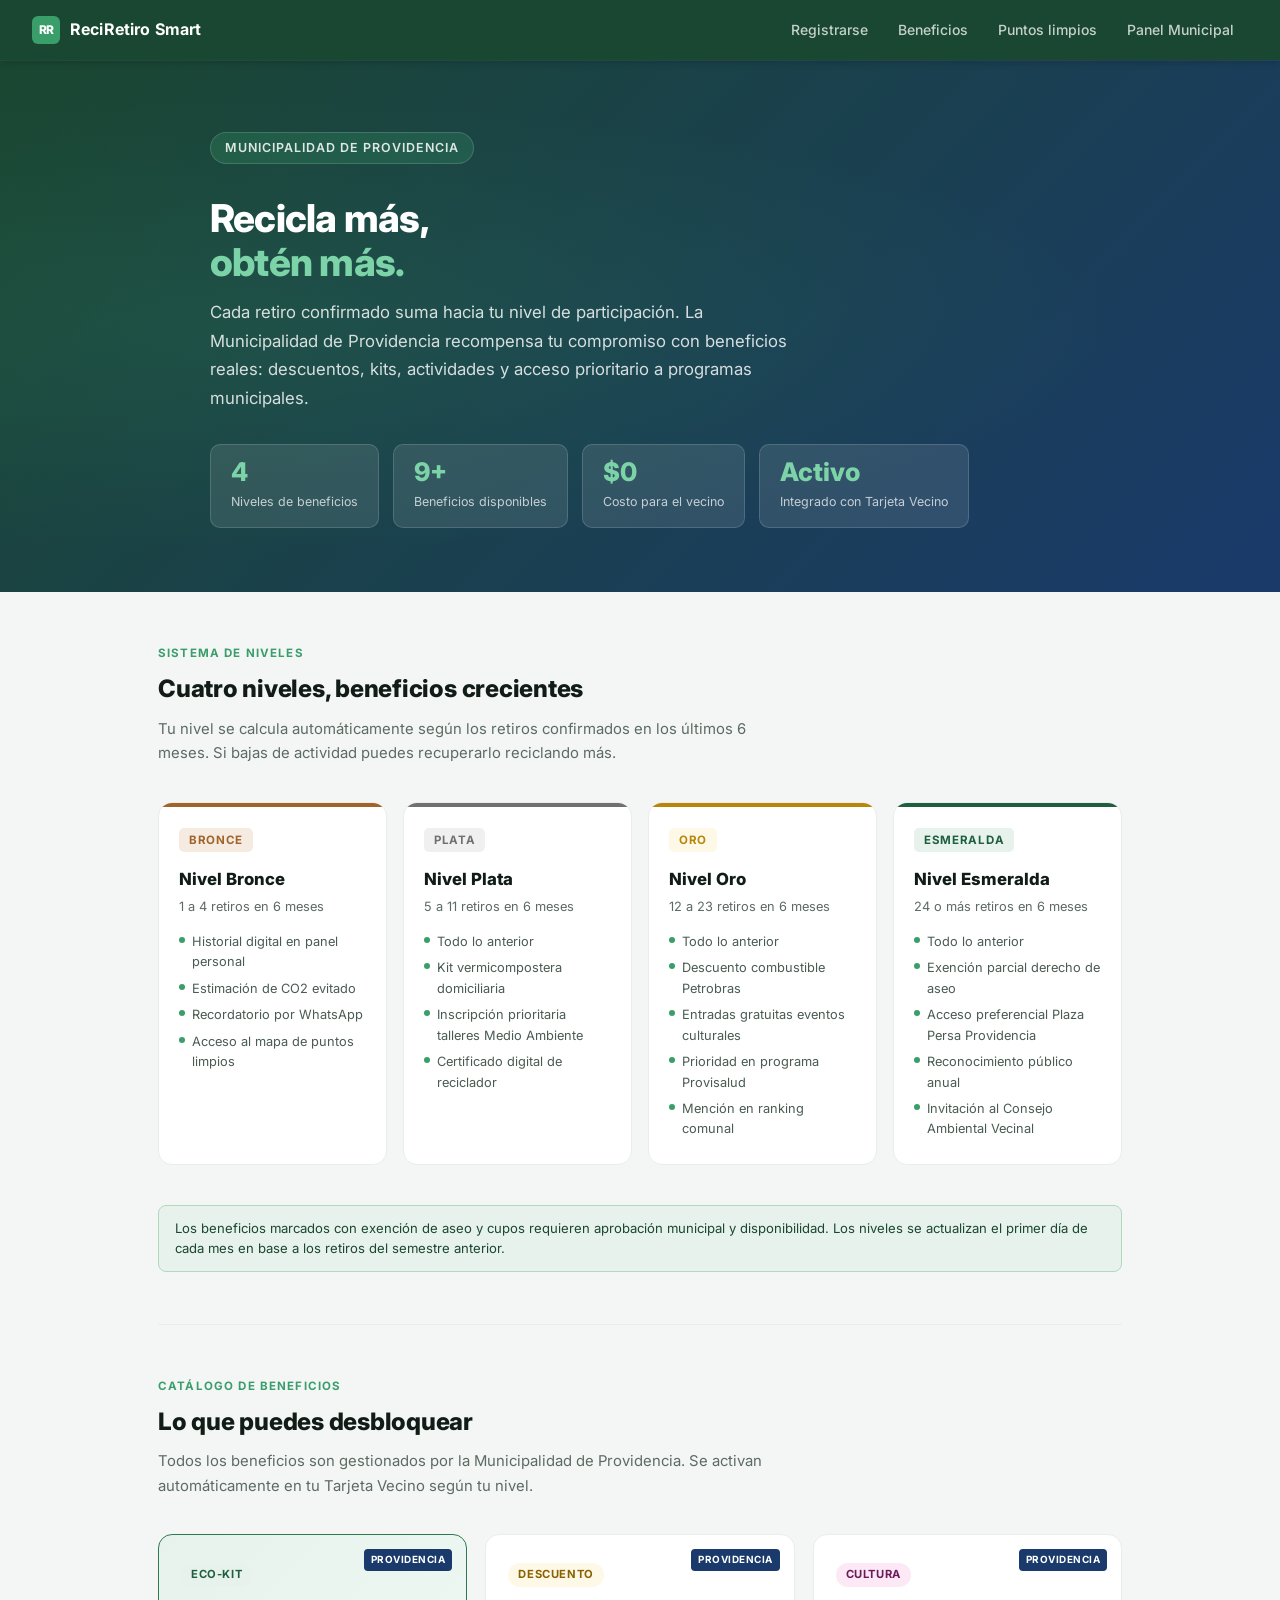
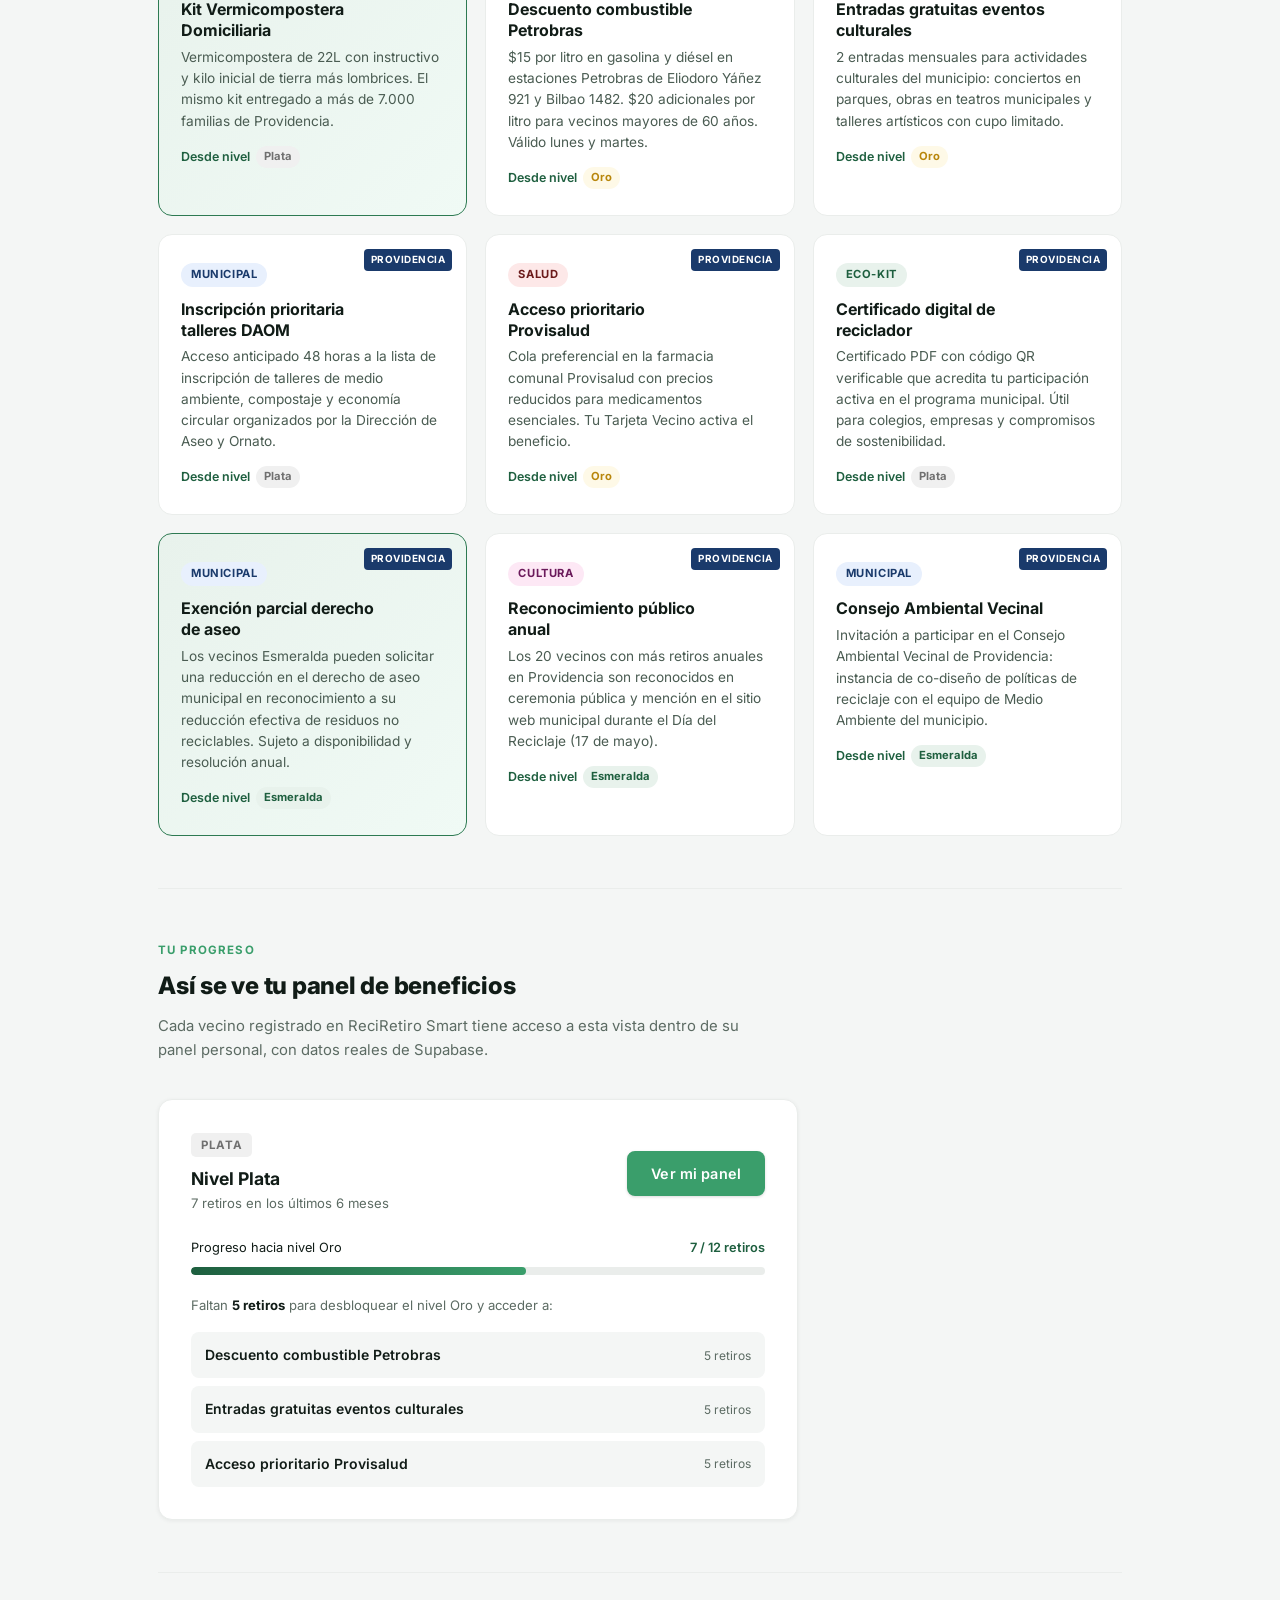
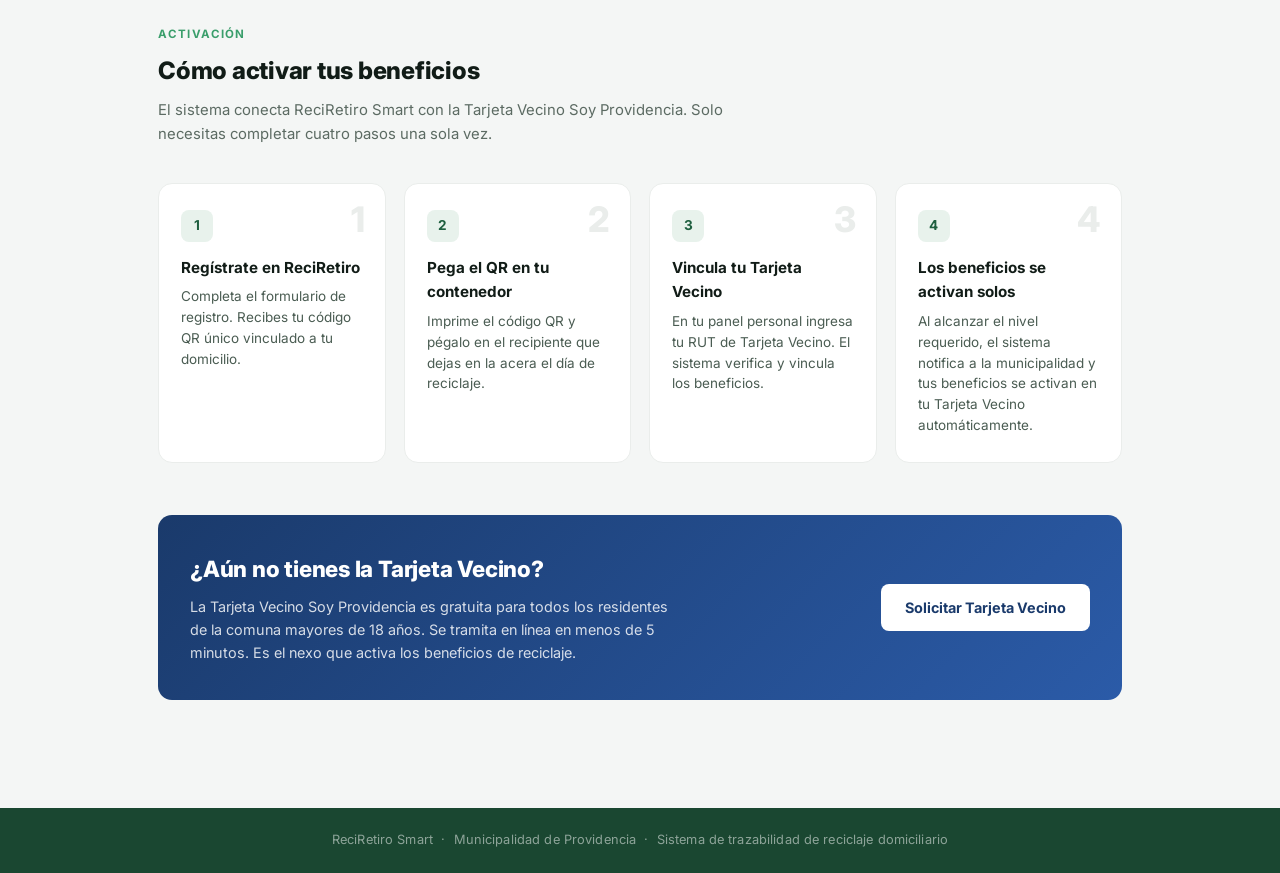
==== commit 0ae01abd: "Simplifica UX: un QR, modo recolector, Mi perfil persistente en nav - index/register: texto actualiz" ====
--- a/beneficios.html
+++ b/beneficios.html
@@ -499,9 +499,9 @@
   </a>
   <div class="nav-links">
     <a href="register.html">Registrarse</a>
-    <a href="scan.html">Escanear QR</a>
     <a href="beneficios.html">Beneficios</a>
     <a href="mapa.html">Puntos limpios</a>
+    <a href="panel.html" id="nav-perfil-btn" style="display:none;">👤 Mi perfil</a>
     <a href="dashboard.html">Panel Municipal</a>
   </div>
 </nav>
@@ -772,5 +772,11 @@
   ReciRetiro Smart &nbsp;&middot;&nbsp; Municipalidad de Providencia &nbsp;&middot;&nbsp; Sistema de trazabilidad de reciclaje domiciliario
 </footer>
 
+<script>
+  (function(){
+    var c = localStorage.getItem('reciretiro_code');
+    if (c) { var el = document.getElementById('nav-perfil-btn'); if (el) { el.style.display = 'inline-flex'; el.href = 'panel.html?code=' + c; } }
+  })();
+</script>
 </body>
 </html>
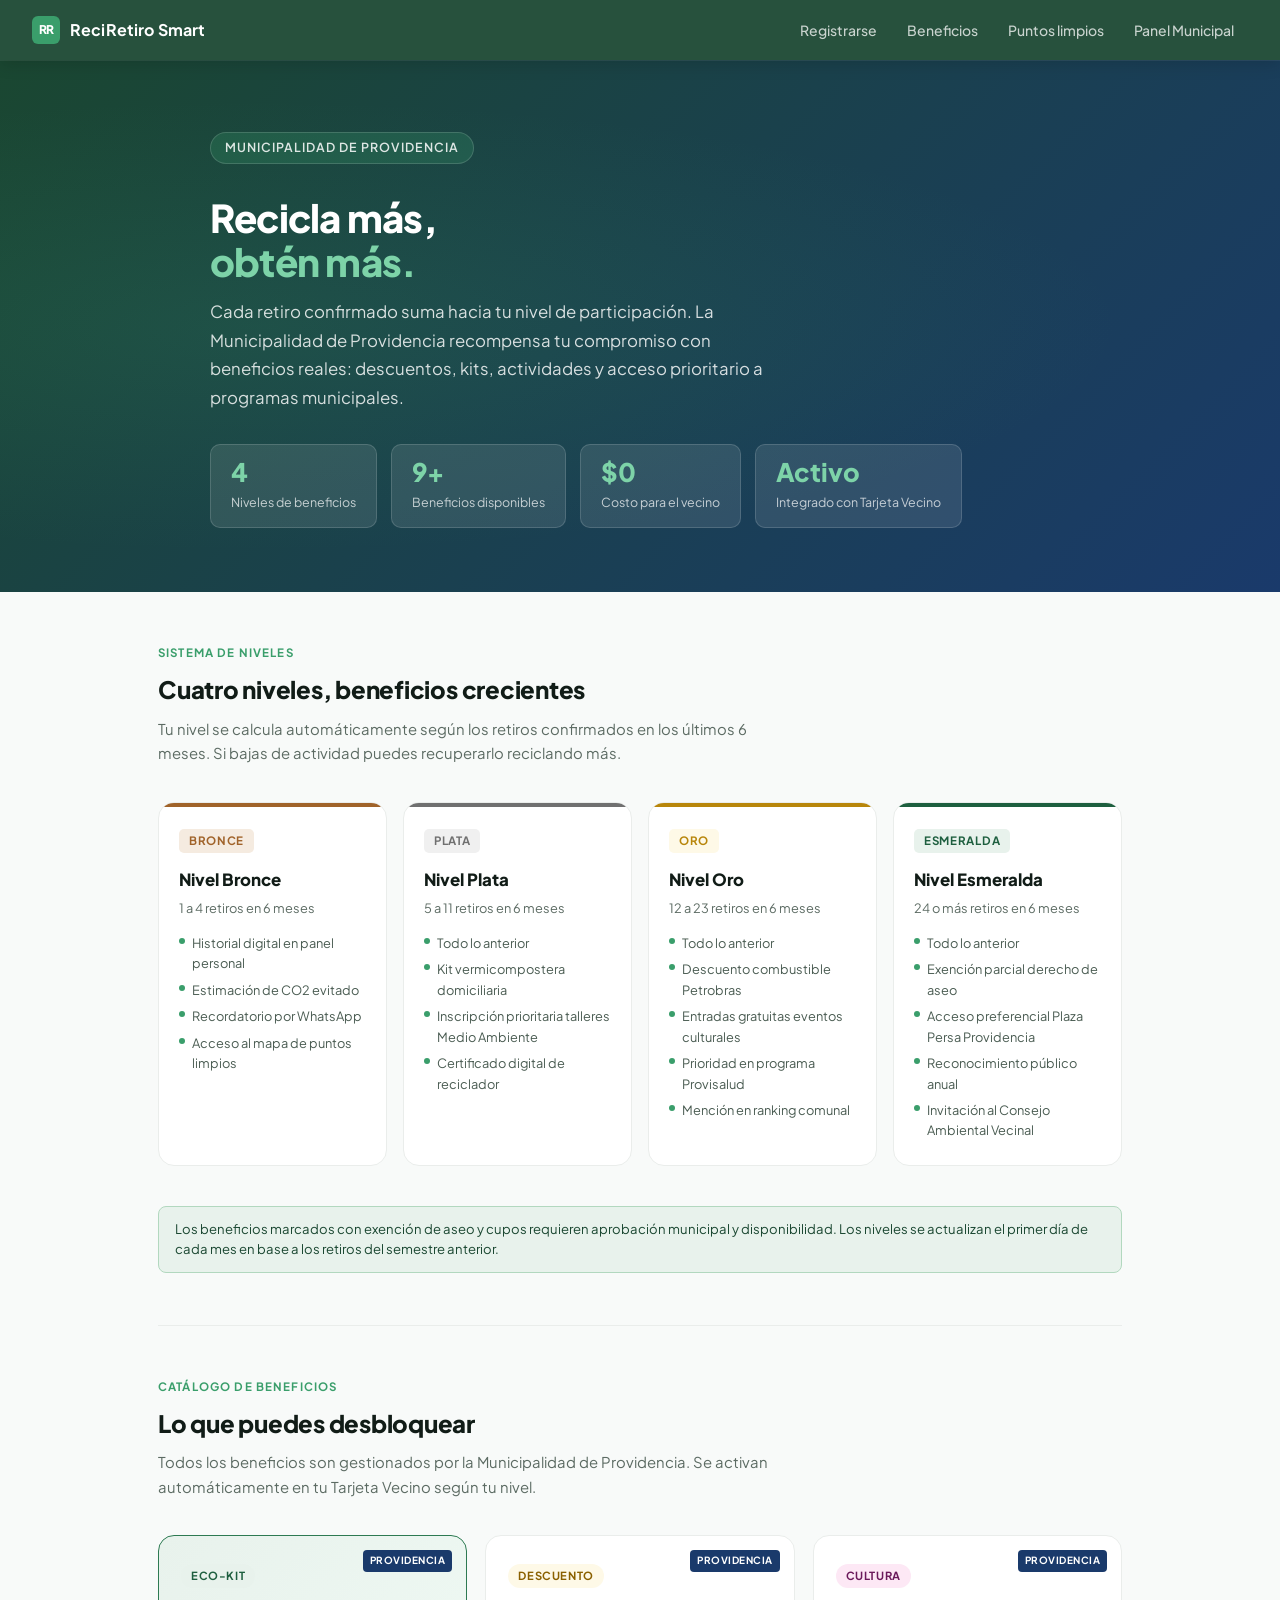
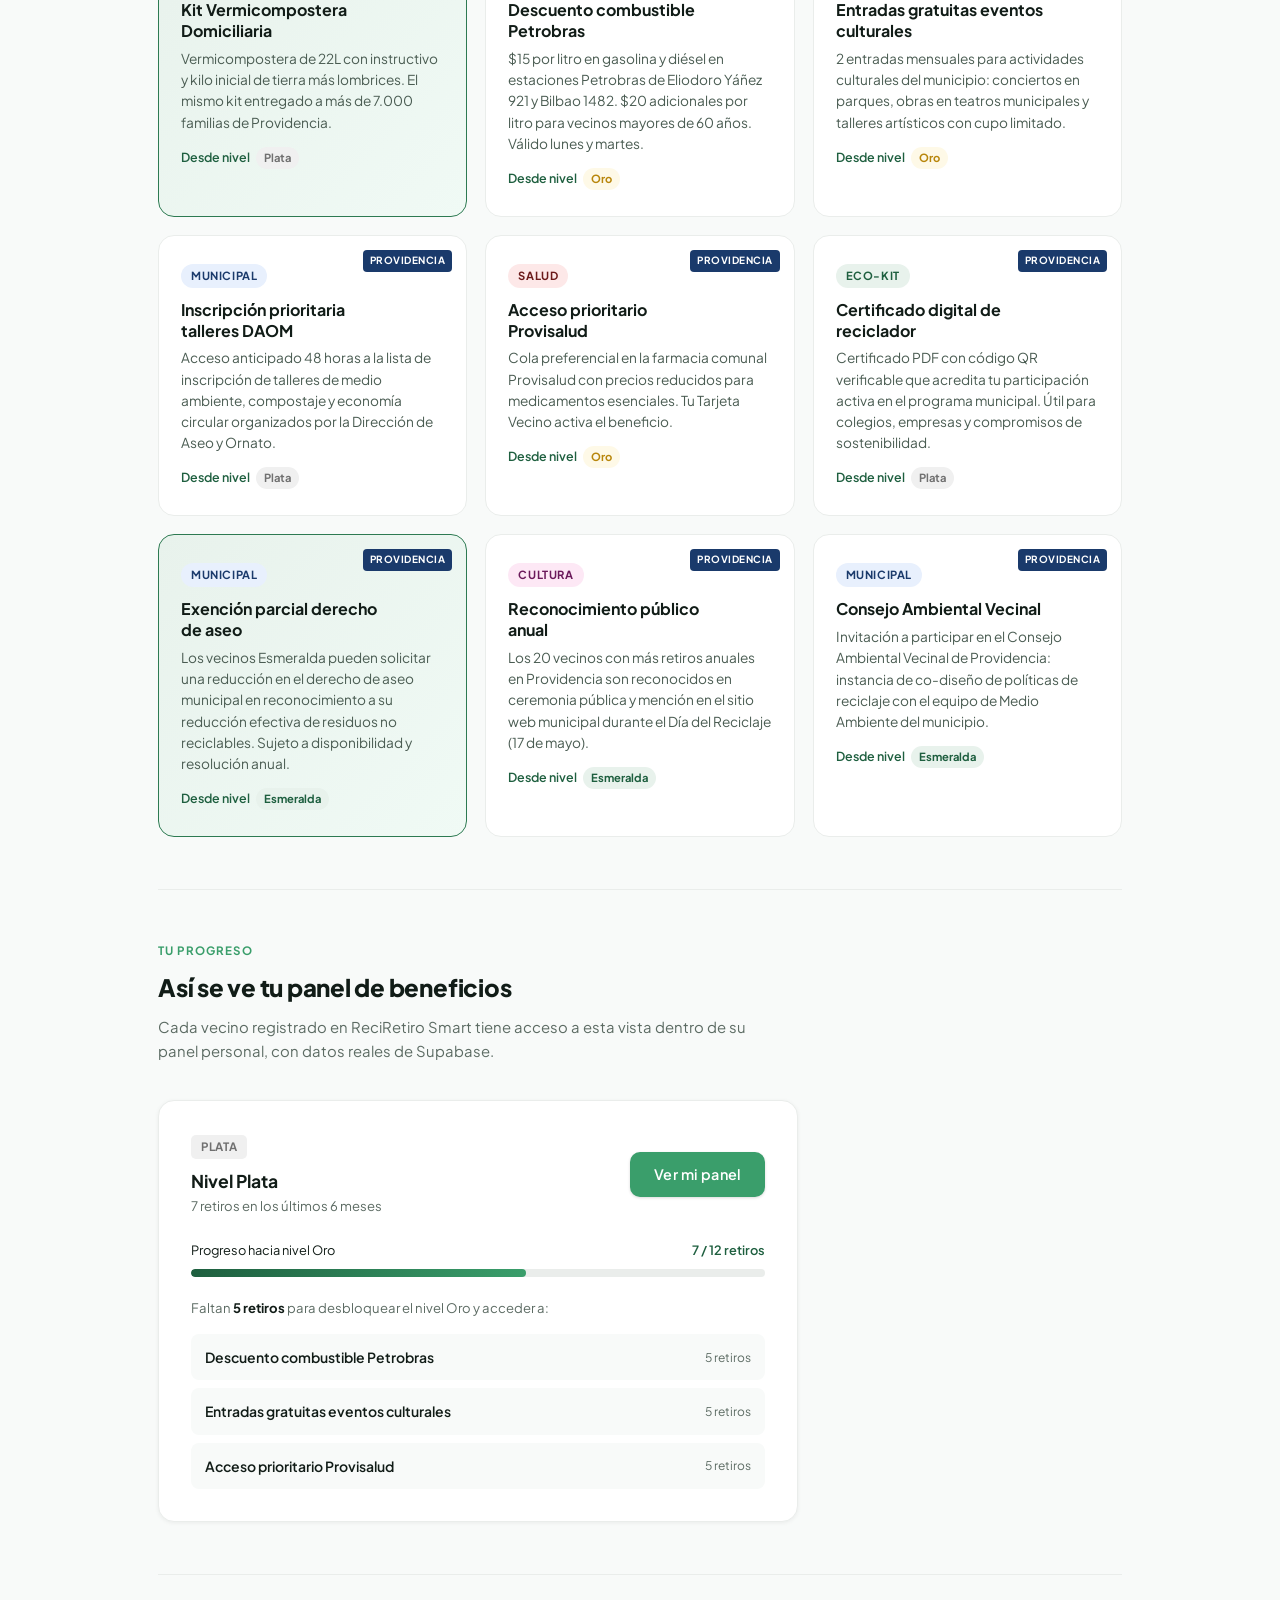
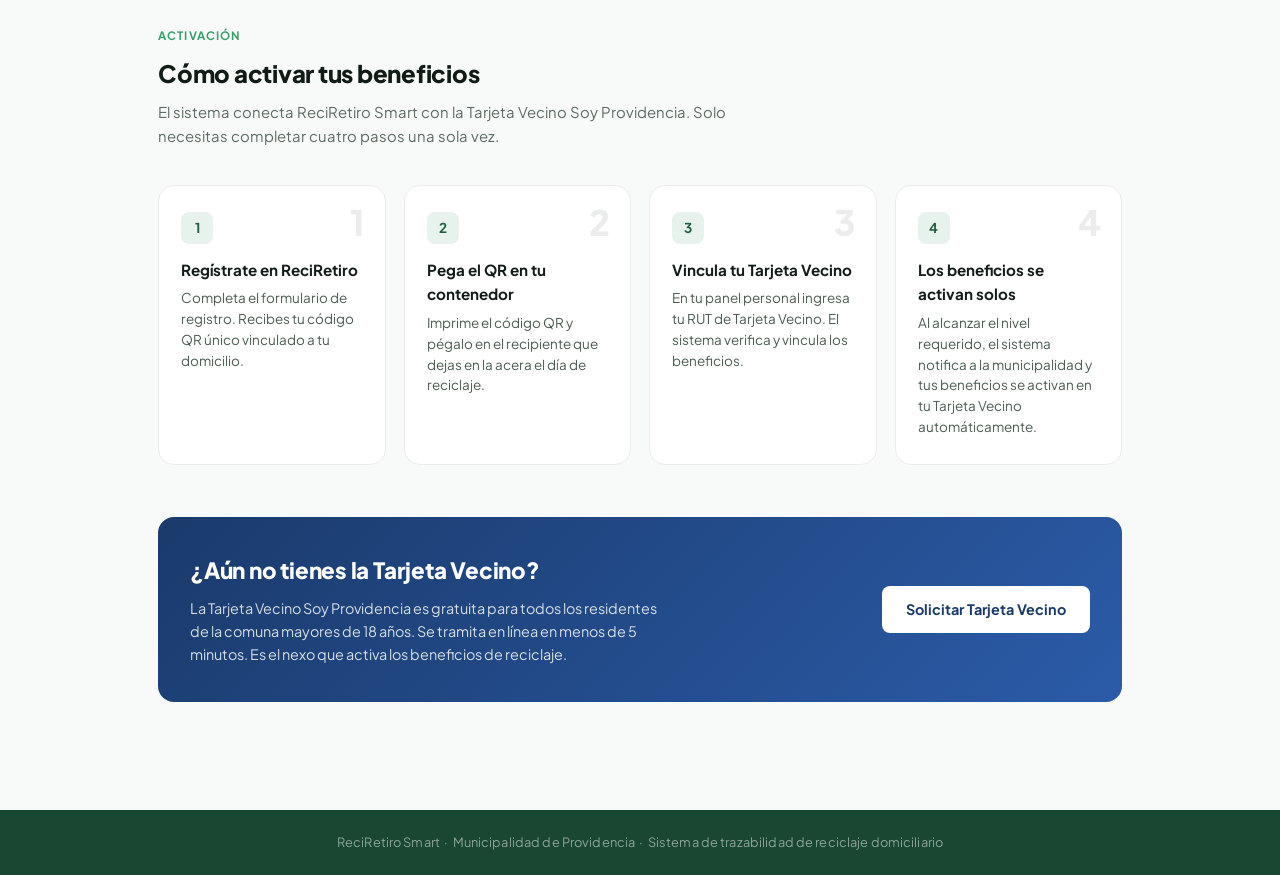
==== commit 55cf82b2: "refactor: rediseño visual + fix conteo retiros + botón inicio recolector Co-Authored-By: Claude Sonn" ====
--- a/beneficios.html
+++ b/beneficios.html
@@ -5,7 +5,6 @@
   <meta name="viewport" content="width=device-width, initial-scale=1.0">
   <title>Beneficios — ReciRetiro Smart</title>
   <link rel="stylesheet" href="styles.css">
-  <link href="https://fonts.googleapis.com/css2?family=Inter:wght@400;500;600;700;800&display=swap" rel="stylesheet">
   <style>
     :root {
       --bronce: #a0632a;
@@ -776,6 +775,7 @@
   (function(){
     var c = localStorage.getItem('reciretiro_code');
     if (c) { var el = document.getElementById('nav-perfil-btn'); if (el) { el.style.display = 'inline-flex'; el.href = 'panel.html?code=' + c; } }
+  var logo = document.querySelector('.nav-logo'); if (logo) logo.addEventListener('dblclick', function(){ window.location.href = 'recolector.html'; });
   })();
 </script>
 </body>
--- a/styles.css
+++ b/styles.css
@@ -1,4 +1,4 @@
-@import url('https://fonts.googleapis.com/css2?family=Inter:wght@400;500;600;700;800&display=swap');
+@import url('https://fonts.googleapis.com/css2?family=Plus+Jakarta+Sans:ital,wght@0,400;0,500;0,600;0,700;0,800;1,400&display=swap');
 
 * {
   margin: 0;
@@ -12,7 +12,7 @@
   --green-mid:   #2d7a52;
   --green-light: #e8f2ec;
   --accent:      #3a9e6b;
-  --gray-bg:     #f4f6f5;
+  --gray-bg:     #f8faf9;
   --gray-light:  #eaedeb;
   --gray-mid:    #d1d9d4;
   --gray-dark:   #5c6b63;
@@ -26,14 +26,14 @@
   --blue:        #1a4a7a;
   --blue-light:  #eaf1fa;
   --shadow-sm:   0 1px 4px rgba(0,0,0,0.06);
-  --shadow:      0 2px 12px rgba(0,0,0,0.08);
+  --shadow:      0 4px 20px rgba(0,0,0,0.08);
   --shadow-md:   0 4px 20px rgba(0,0,0,0.10);
   --radius:      10px;
-  --radius-lg:   14px;
+  --radius-lg:   16px;
 }
 
 body {
-  font-family: 'Inter', system-ui, -apple-system, sans-serif;
+  font-family: 'Plus Jakarta Sans', system-ui, -apple-system, sans-serif;
   color: var(--text);
   background: var(--gray-bg);
   min-height: 100vh;
@@ -44,7 +44,9 @@
 
 /* ── NAV ── */
 nav {
-  background: var(--green-dark);
+  background: rgba(26, 71, 49, 0.94);
+  backdrop-filter: blur(12px);
+  -webkit-backdrop-filter: blur(12px);
   padding: 0 32px;
   display: flex;
   align-items: center;
@@ -53,7 +55,7 @@
   position: sticky;
   top: 0;
   z-index: 100;
-  box-shadow: 0 1px 0 rgba(255,255,255,0.06), 0 2px 8px rgba(0,0,0,0.2);
+  box-shadow: 0 1px 0 rgba(255,255,255,0.07), 0 4px 16px rgba(0,0,0,0.14);
 }
 
 .nav-logo {
@@ -206,7 +208,7 @@
   justify-content: center;
   gap: 7px;
   padding: 11px 24px;
-  border-radius: 8px;
+  border-radius: 10px;
   font-size: 0.9rem;
   font-weight: 600;
   cursor: pointer;
@@ -237,6 +239,7 @@
 
 .btn-secondary:hover {
   background: rgba(255,255,255,0.18);
+  transform: translateY(-1px);
 }
 
 .btn-outline {
@@ -247,6 +250,8 @@
 
 .btn-outline:hover {
   background: var(--green-light);
+  transform: translateY(-1px);
+  box-shadow: 0 4px 12px rgba(30,95,63,0.15);
 }
 
 .btn-danger {
@@ -405,25 +410,31 @@
 }
 
 .kpi-card {
-  background: white;
+  background: linear-gradient(140deg, white 55%, var(--green-light));
   border-radius: var(--radius-lg);
-  padding: 22px 20px;
+  padding: 24px 22px;
   box-shadow: var(--shadow-sm);
   border: 1px solid var(--gray-light);
   border-top: 3px solid var(--green-mid);
-}
-
-.kpi-card.orange { border-top-color: var(--orange); }
-.kpi-card.red    { border-top-color: var(--red); }
-.kpi-card.blue   { border-top-color: var(--blue); }
+  transition: transform 0.15s, box-shadow 0.15s;
+}
+
+.kpi-card:hover {
+  transform: translateY(-2px);
+  box-shadow: var(--shadow);
+}
+
+.kpi-card.orange { border-top-color: var(--orange); background: linear-gradient(140deg, white 55%, var(--orange-light)); }
+.kpi-card.red    { border-top-color: var(--red);    background: linear-gradient(140deg, white 55%, var(--red-light)); }
+.kpi-card.blue   { border-top-color: var(--blue);   background: linear-gradient(140deg, white 55%, var(--blue-light)); }
 
 .kpi-number {
-  font-size: 2rem;
+  font-size: 2.3rem;
   font-weight: 800;
   color: var(--green);
   line-height: 1;
-  margin-bottom: 5px;
-  letter-spacing: -0.02em;
+  margin-bottom: 6px;
+  letter-spacing: -0.03em;
 }
 
 .kpi-card.orange .kpi-number { color: var(--orange); }
@@ -481,8 +492,11 @@
   border-bottom: none;
 }
 
+tbody tr:nth-child(even) td { background: #fafcfb; }
+
 tr:hover td {
-  background: #f9fbfa;
+  background: #eef6f1;
+  transition: background 0.1s;
 }
 
 /* ── QR ── */
@@ -551,10 +565,16 @@
 
 .sector-card {
   background: white;
-  border-radius: var(--radius);
-  padding: 20px;
+  border-radius: var(--radius-lg);
+  padding: 22px;
   box-shadow: var(--shadow-sm);
   border: 1px solid var(--gray-light);
+  transition: transform 0.15s, box-shadow 0.15s;
+}
+
+.sector-card:hover {
+  transform: translateY(-2px);
+  box-shadow: var(--shadow);
 }
 
 .sector-card h4 {
